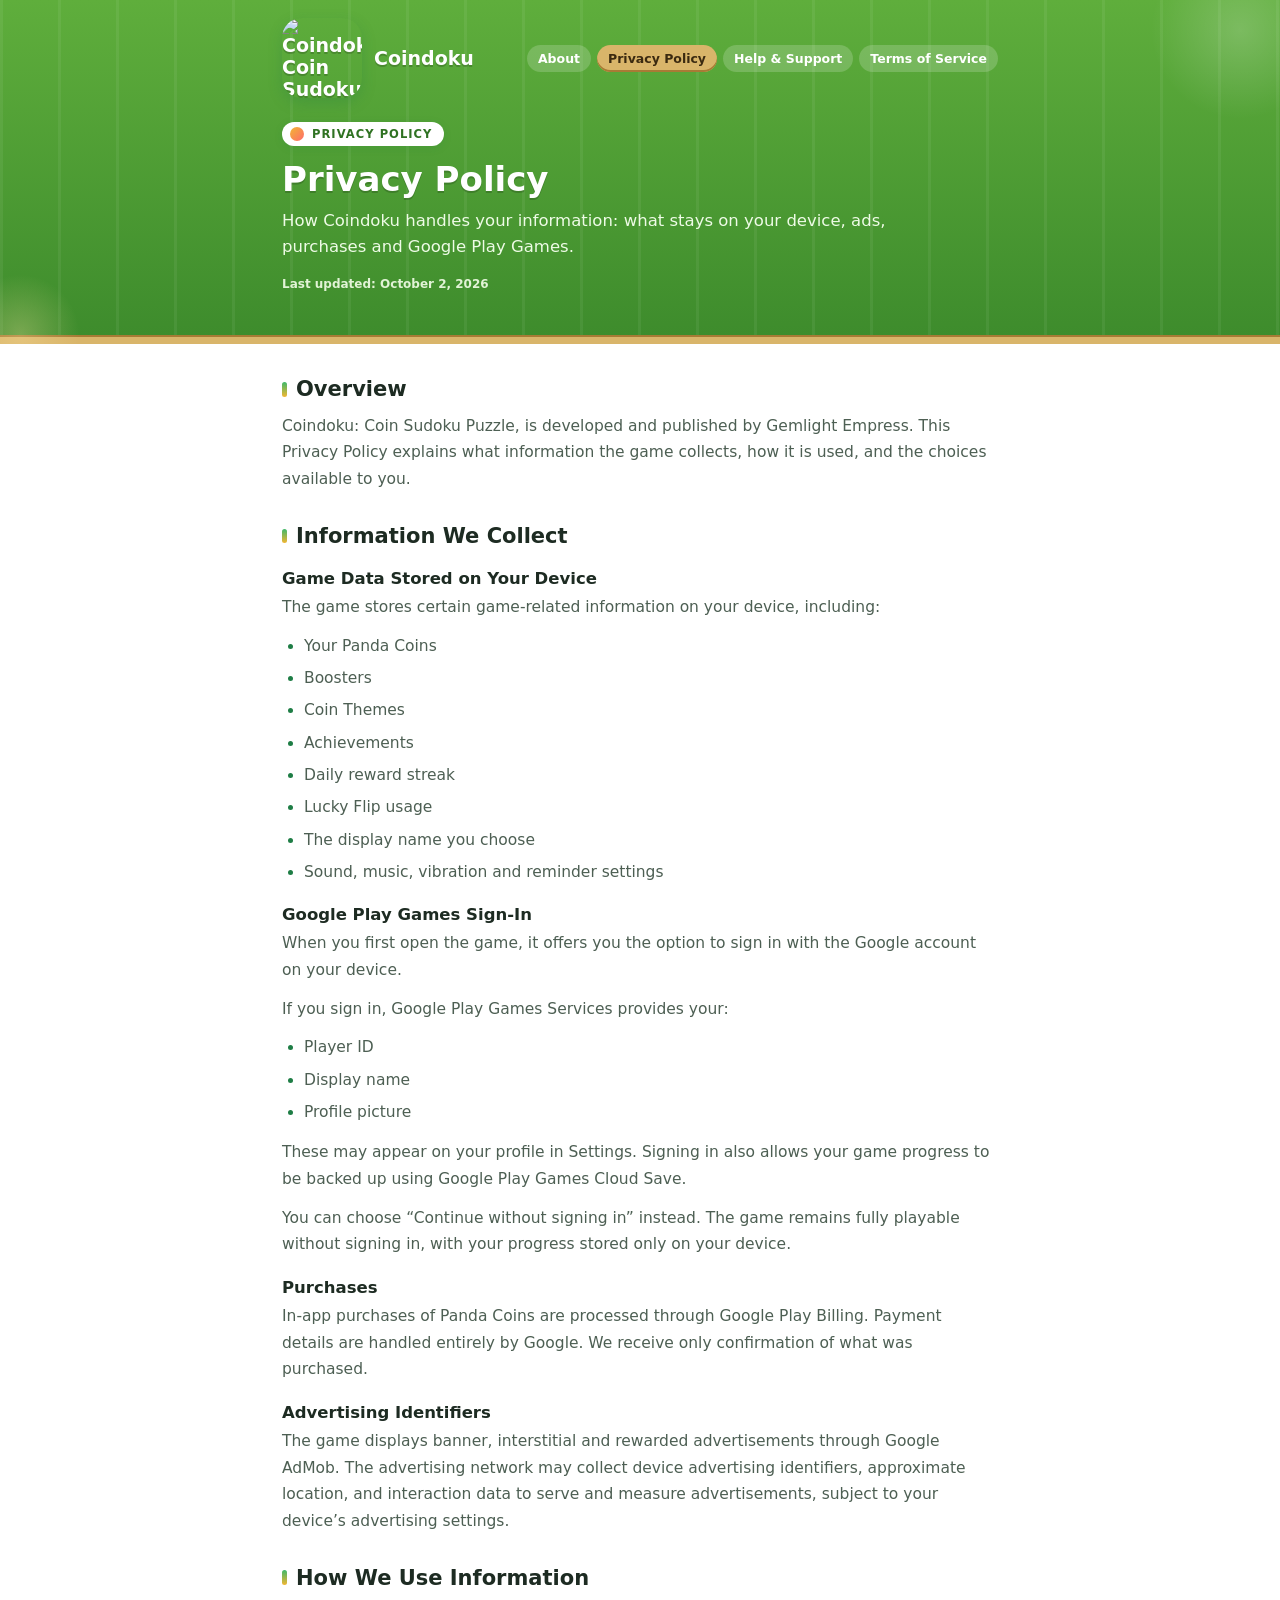
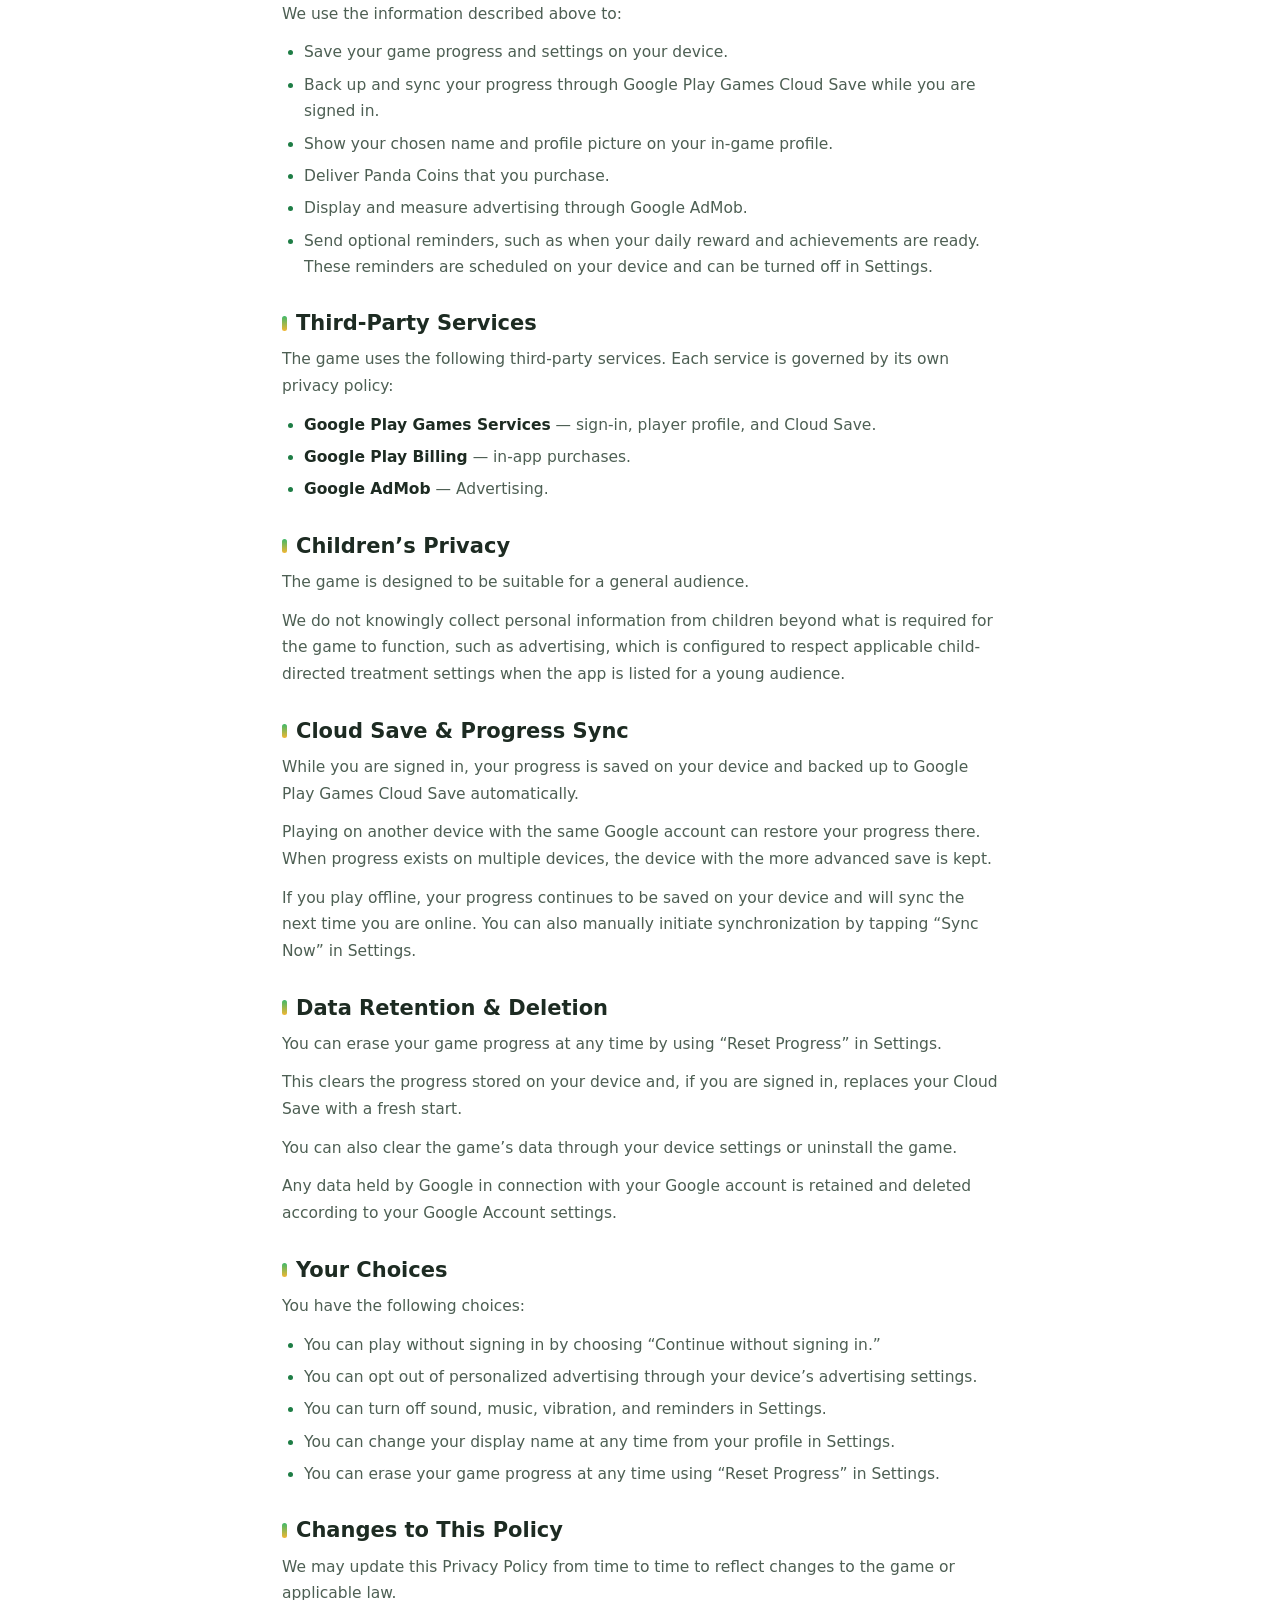
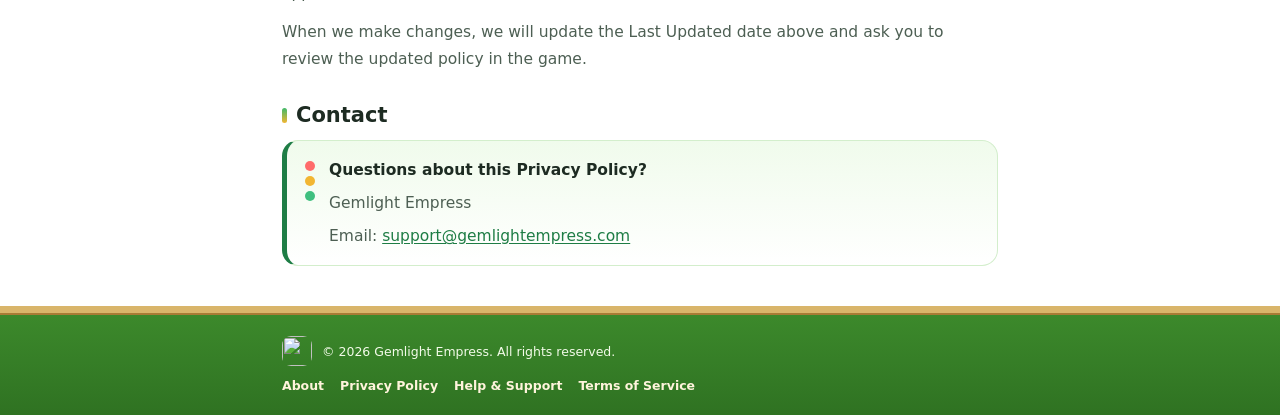
==== privacy.html @ 83774318 "Add files via upload" ====
<!DOCTYPE html>
<html lang="en">
<head>
<meta charset="UTF-8">
<meta name="viewport" content="width=device-width, initial-scale=1.0, viewport-fit=cover">
<title>Privacy Policy — Coindoku: Coin Sudoku Puzzle</title>
<meta name="description" content="Privacy Policy for Coindoku: Coin Sudoku Puzzle.">
<link rel="icon" href="../assets/icon-192.png">
<link rel="stylesheet" href="style.css">
<script>
  /* Inside the game's page viewer: hide the site header/footer and show the Home button. */
  if (window.self !== window.top) document.documentElement.classList.add('embedded');
</script>
</head>
<body>

<button class="home-fab" onclick="window.parent.postMessage('coindoku-go-home', '*')" aria-label="Back to the game"></button>

<div class="top">
  <div class="wrap">
    <header class="site">
      <a href="index.html" class="brand">
        <img class="brand-mark" src="../assets/icon-192.png" alt="Coindoku: Coin Sudoku Puzzle icon">
        <span class="brand-name">Coindoku</span>
      </a>
      <nav class="site" aria-label="Legal pages">
      <a href="about.html">About</a>
      <a href="privacy.html" class="current" aria-current="page">Privacy Policy</a>
      <a href="support.html">Help &amp; Support</a>
      <a href="terms.html">Terms of Service</a>
      </nav>
    </header>

    <section class="hero">
      <div class="eyebrow"><span class="tile"></span> Privacy Policy</div>
      <h1>Privacy Policy</h1>
      <p class="lede">How Coindoku handles your information: what stays on your device, ads, purchases and Google Play Games.</p>
      <p class="meta">Last updated: October 2, 2026</p>
    </section>
  </div>
</div>

<main class="content">
  <div class="wrap">

    <h2>Overview</h2>
    <p>Coindoku: Coin Sudoku Puzzle, is developed and published by Gemlight Empress. This Privacy Policy explains what information the game collects, how it is used, and the choices available to you.</p>

    <h2>Information We Collect</h2>
    <h3>Game Data Stored on Your Device</h3>
    <p>The game stores certain game-related information on your device, including:</p>
    <ul>
      <li>Your Panda Coins</li>
      <li>Boosters</li>
      <li>Coin Themes</li>
      <li>Achievements</li>
      <li>Daily reward streak</li>
      <li>Lucky Flip usage</li>
      <li>The display name you choose</li>
      <li>Sound, music, vibration and reminder settings</li>
    </ul>

    <h3>Google Play Games Sign-In</h3>
    <p>When you first open the game, it offers you the option to sign in with the Google account on your device.</p>
    <p>If you sign in, Google Play Games Services provides your:</p>
    <ul>
      <li>Player ID</li>
      <li>Display name</li>
      <li>Profile picture</li>
    </ul>
    <p>These may appear on your profile in Settings. Signing in also allows your game progress to be backed up using Google Play Games Cloud Save.</p>
    <p>You can choose &ldquo;Continue without signing in&rdquo; instead. The game remains fully playable without signing in, with your progress stored only on your device.</p>

    <h3>Purchases</h3>
    <p>In-app purchases of Panda Coins are processed through Google Play Billing. Payment details are handled entirely by Google. We receive only confirmation of what was purchased.</p>

    <h3>Advertising Identifiers</h3>
    <p>The game displays banner, interstitial and rewarded advertisements through Google AdMob. The advertising network may collect device advertising identifiers, approximate location, and interaction data to serve and measure advertisements, subject to your device&rsquo;s advertising settings.</p>

    <h2>How We Use Information</h2>
    <p>We use the information described above to:</p>
    <ul>
      <li>Save your game progress and settings on your device.</li>
      <li>Back up and sync your progress through Google Play Games Cloud Save while you are signed in.</li>
      <li>Show your chosen name and profile picture on your in-game profile.</li>
      <li>Deliver Panda Coins that you purchase.</li>
      <li>Display and measure advertising through Google AdMob.</li>
      <li>Send optional reminders, such as when your daily reward and achievements are ready. These reminders are scheduled on your device and can be turned off in Settings.</li>
    </ul>

    <h2>Third-Party Services</h2>
    <p>The game uses the following third-party services. Each service is governed by its own privacy policy:</p>
    <ul>
      <li><strong>Google Play Games Services</strong> &mdash; sign-in, player profile, and Cloud Save.</li>
      <li><strong>Google Play Billing</strong> &mdash; in-app purchases.</li>
      <li><strong>Google AdMob</strong> &mdash; Advertising.</li>
    </ul>

    <h2>Children&rsquo;s Privacy</h2>
    <p>The game is designed to be suitable for a general audience.</p>
    <p>We do not knowingly collect personal information from children beyond what is required for the game to function, such as advertising, which is configured to respect applicable child-directed treatment settings when the app is listed for a young audience.</p>

    <h2>Cloud Save &amp; Progress Sync</h2>
    <p>While you are signed in, your progress is saved on your device and backed up to Google Play Games Cloud Save automatically.</p>
    <p>Playing on another device with the same Google account can restore your progress there. When progress exists on multiple devices, the device with the more advanced save is kept.</p>
    <p>If you play offline, your progress continues to be saved on your device and will sync the next time you are online. You can also manually initiate synchronization by tapping &ldquo;Sync Now&rdquo; in Settings.</p>

    <h2>Data Retention &amp; Deletion</h2>
    <p>You can erase your game progress at any time by using &ldquo;Reset Progress&rdquo; in Settings.</p>
    <p>This clears the progress stored on your device and, if you are signed in, replaces your Cloud Save with a fresh start.</p>
    <p>You can also clear the game&rsquo;s data through your device settings or uninstall the game.</p>
    <p>Any data held by Google in connection with your Google account is retained and deleted according to your Google Account settings.</p>

    <h2>Your Choices</h2>
    <p>You have the following choices:</p>
    <ul>
      <li>You can play without signing in by choosing &ldquo;Continue without signing in.&rdquo;</li>
      <li>You can opt out of personalized advertising through your device&rsquo;s advertising settings.</li>
      <li>You can turn off sound, music, vibration, and reminders in Settings.</li>
      <li>You can change your display name at any time from your profile in Settings.</li>
      <li>You can erase your game progress at any time using &ldquo;Reset Progress&rdquo; in Settings.</li>
    </ul>

    <h2>Changes to This Policy</h2>
    <p>We may update this Privacy Policy from time to time to reflect changes to the game or applicable law.</p>
    <p>When we make changes, we will update the Last Updated date above and ask you to review the updated policy in the game.</p>

    <h2>Contact</h2>
    <div class="contact-card">
      <div class="tile-row"><span style="background:var(--coral)"></span><span style="background:var(--gold)"></span><span style="background:var(--mint)"></span></div>
      <div>
        <p><strong>Questions about this Privacy Policy?</strong></p>
        <p>Gemlight Empress</p>
        <p>Email: <a href="mailto:support@gemlightempress.com">support@gemlightempress.com</a></p>
      </div>
    </div>

  </div>
</main>

<footer class="site">
  <div class="wrap footer-inner">
    <div class="foot-brand"><img src="../assets/icon-192.png" alt=""><span>&copy; 2026 Gemlight Empress. All rights reserved.</span></div>
    <nav class="foot-links" aria-label="Footer">
      <a href="about.html">About</a>
      <a href="privacy.html">Privacy Policy</a>
      <a href="support.html">Help &amp; Support</a>
      <a href="terms.html">Terms of Service</a>
    </nav>
  </div>
</footer>

</body>
</html>
---- style.css ----
/* Coindoku: Coin Sudoku Puzzle — legal & support pages, shared stylesheet.
   Every page is built from the same template: a fresh bamboo-green top band
   holding the header and hero, a white content column, and a soft green
   footer band. Inside the game these pages open in a full-screen viewer, where the
   header and footer are hidden and the game's own Home button takes over. */
:root{
  --sky:#3fb86a; --sky-deep:#1e7d45; --gold:#f2b632; --mint:#3fbf7f; --coral:#ff6b6b; --grape:#9b6bd6;
  --ink:#1d2b22; --ink-soft:#4d5f53; --muted:#7f9386;
  --hero-top:#c9efc4; --hero-bottom:#ebfae6;     /* the fresh bamboo-green band */
  --paper:#fbfffa; --card:#ffffff; --line:#d3eecc; --foot:#e7f7e1;
}
@font-face{ font-family:'Baloo 2'; src:url('../assets/fonts/baloo-2-latin-500-normal.woff2') format('woff2'); font-weight:400 500; font-style:normal; font-display:swap; }
@font-face{ font-family:'Baloo 2'; src:url('../assets/fonts/baloo-2-latin-700-normal.woff2') format('woff2'); font-weight:600 700; font-style:normal; font-display:swap; }
@font-face{ font-family:'Baloo 2'; src:url('../assets/fonts/baloo-2-latin-800-normal.woff2') format('woff2'); font-weight:800 900; font-style:normal; font-display:swap; }

*{ box-sizing:border-box; margin:0; padding:0; }
html{ height:100%; -webkit-text-size-adjust:100%; }
html, body{
  background:var(--paper); color:var(--ink);
  font-family:'Baloo 2', ui-rounded, 'Segoe UI', Roboto, system-ui, -apple-system, sans-serif;
}
body{ min-height:100%; display:flex; flex-direction:column; }
a{ color:var(--sky-deep); text-underline-offset:2px; }
a:hover{ color:var(--sky); }

/* One column width for every band, so header, hero, content and footer
   all line up on the same left edge. */
.wrap{
  width:100%; max-width:760px; margin:0 auto;
  padding-left:calc(env(safe-area-inset-left) + 22px);
  padding-right:calc(env(safe-area-inset-right) + 22px);
}

/* ------------------------------------------------------------------ top band */
.top{
  background:linear-gradient(180deg, var(--hero-top) 0%, var(--hero-bottom) 100%);
  border-bottom:1px solid var(--line);
  position:relative; overflow:hidden;
}
/* a couple of soft glows in the band */
.top::before, .top::after{
  content:''; position:absolute; border-radius:50%; pointer-events:none; opacity:.55;
}
.top::before{ width:180px; height:180px; right:-50px; top:-60px; background:radial-gradient(circle, #a9e3a0 0%, transparent 70%); }
.top::after{ width:120px; height:120px; left:-40px; bottom:-50px; background:radial-gradient(circle, #ffe7a3 0%, transparent 70%); }
.top .wrap{ position:relative; z-index:1; padding-top:calc(env(safe-area-inset-top) + 14px); padding-bottom:30px; }

header.site{
  display:flex; align-items:center; justify-content:space-between; gap:12px;
  padding:4px 0 18px;
}
.brand{ display:flex; align-items:center; gap:12px; text-decoration:none; color:var(--ink); font-weight:900; font-size:19px; }
.brand-mark{ width:80px; height:80px; border-radius:20px; box-shadow:0 5px 14px rgba(30,125,69,.25); }
nav.site{ display:flex; flex-wrap:wrap; gap:6px; }
nav.site a{
  font-size:12.5px; font-weight:800; text-decoration:none; color:var(--ink-soft);
  padding:6px 11px; border-radius:999px; background:rgba(255,255,255,.6);
}
nav.site a:hover{ color:var(--sky-deep); background:#fff; }
nav.site a.current{ color:#fff; background:var(--sky-deep); }

.hero{ padding-top:6px; }
.eyebrow{
  display:inline-flex; align-items:center; gap:8px;
  font-size:11.5px; font-weight:900; letter-spacing:.09em; text-transform:uppercase;
  color:var(--sky-deep); background:#fff; padding:5px 12px 5px 8px; border-radius:999px;
  box-shadow:0 2px 8px rgba(30,125,69,.14); margin-bottom:14px;
}
.tile{ width:14px; height:14px; border-radius:50%; background:linear-gradient(135deg,var(--gold),var(--coral)); }
h1{ font-size:34px; font-weight:900; line-height:1.12; margin:0 0 10px; color:var(--ink); }
.lede{ font-size:16.5px; line-height:1.6; color:var(--ink-soft); margin:0 0 12px; max-width:620px; }
.meta{ display:inline-block; font-size:12px; font-weight:700; color:var(--muted); }

/* ------------------------------------------------------------------ content */
main.content{ flex:1 0 auto; background:var(--card); }
main.content .wrap{ padding-top:10px; padding-bottom:40px; }

h2{
  font-size:21px; font-weight:900; line-height:1.25; color:var(--ink);
  margin:30px 0 10px; padding-left:14px; position:relative;
}
/* a small coloured marker beside every section heading */
h2::before{
  content:''; position:absolute; left:0; top:.28em; bottom:.28em; width:5px; border-radius:5px;
  background:linear-gradient(180deg, var(--sky), var(--gold));
}
main.content .wrap > h2:first-child{ margin-top:22px; }
h3{ font-size:16.5px; font-weight:900; color:var(--ink); margin:20px 0 6px; }
p{ font-size:15.5px; line-height:1.72; color:var(--ink-soft); margin:0 0 12px; }
ul{ margin:0 0 14px; padding-left:22px; }
li{ font-size:15.5px; line-height:1.7; color:var(--ink-soft); margin-bottom:6px; }
li::marker{ color:var(--sky-deep); }
strong{ color:var(--ink); }

.section-divider{ display:flex; gap:7px; margin:26px 0 4px; }
.section-divider span{ width:8px; height:8px; border-radius:50%; }
.section-divider span:nth-child(1){ background:var(--coral); }
.section-divider span:nth-child(2){ background:var(--gold); }
.section-divider span:nth-child(3){ background:var(--mint); }

.contact-card{
  display:flex; gap:14px; align-items:flex-start;
  background:linear-gradient(180deg, #f0fbec, #fff);
  border:1px solid var(--line); border-left:5px solid var(--sky-deep);
  border-radius:16px; padding:16px 18px; margin-top:12px;
}
.tile-row{ display:flex; flex-direction:column; gap:5px; padding-top:4px; }
.tile-row span{ width:10px; height:10px; border-radius:50%; }
.contact-card p{ margin:0 0 6px; }
.contact-card p:last-child{ margin-bottom:0; }

/* ------------------------------------------------------------------ FAQ
   Native <details>/<summary>: tap a question to open it, tap again to
   close. Needs no script, works inside the game's page viewer, and screen
   readers announce each one as expandable. */
.faq-list{ display:flex; flex-direction:column; gap:10px; margin-top:14px; }
.faq{
  background:#fff; border:1px solid var(--line); border-radius:16px;
  box-shadow:0 2px 8px rgba(30,125,69,.07); overflow:hidden;
  transition:border-color 150ms ease, box-shadow 150ms ease;
}
.faq[open]{ border-color:#8fd29a; box-shadow:0 6px 16px rgba(30,125,69,.14); }
.faq summary{
  list-style:none; cursor:pointer; position:relative;
  padding:15px 52px 15px 18px;
  font-size:16px; font-weight:900; line-height:1.35; color:var(--ink);
  -webkit-tap-highlight-color:transparent;
}
.faq summary::-webkit-details-marker{ display:none; }
/* plus sign that turns into a minus when open */
.faq summary::before, .faq summary::after{
  content:''; position:absolute; right:20px; top:50%; width:14px; height:3px; border-radius:3px;
  background:var(--sky-deep); transform:translateY(-50%); transition:transform 200ms ease;
}
.faq summary::after{ transform:translateY(-50%) rotate(90deg); }
.faq[open] summary::after{ transform:translateY(-50%) rotate(0deg); }
.faq[open] summary{ color:var(--sky-deep); }
.faq-body{ padding:0 18px 14px; animation:faqOpen 200ms ease; }
.faq-body > :last-child{ margin-bottom:0; }
@keyframes faqOpen{ from{ opacity:0; transform:translateY(-4px); } to{ opacity:1; transform:none; } }
@media (prefers-reduced-motion:reduce){ .faq-body{ animation:none; } }

/* ------------------------------------------------------------------ index cards */
.link-grid{ display:grid; grid-template-columns:repeat(2, 1fr); gap:14px; margin-top:16px; }
.link-card{
  display:block; text-decoration:none; color:var(--ink);
  background:#fff; border:1px solid var(--line); border-radius:18px; padding:18px 20px;
  box-shadow:0 3px 10px rgba(30,125,69,.08);
  transition:border-color 150ms ease, transform 150ms ease, box-shadow 150ms ease;
}
.link-card:hover{ border-color:var(--sky); transform:translateY(-2px); box-shadow:0 8px 18px rgba(30,125,69,.16); }
.link-card .dots{ display:flex; gap:5px; margin-bottom:12px; }
.link-card .dots span{ width:10px; height:10px; border-radius:50%; }
.link-card h3{ font-size:17.5px; margin:0 0 4px; }
.link-card p{ margin:0; font-size:14px; line-height:1.55; color:var(--muted); }
.link-card .go{ display:inline-block; margin-top:10px; font-size:13px; font-weight:900; color:var(--sky-deep); }

.flower-row{ display:flex; gap:9px; margin-bottom:18px; }
.flower-row span{ width:20px; height:20px; border-radius:50%; animation:flowerBob 2.4s ease-in-out infinite; box-shadow:inset 0 -3px 0 rgba(0,0,0,.12); }
.flower-row span:nth-child(1){ background:var(--coral);  animation-delay:0s; }
.flower-row span:nth-child(2){ background:var(--gold);  animation-delay:.15s; }
.flower-row span:nth-child(3){ background:var(--mint);  animation-delay:.3s; }
.flower-row span:nth-child(4){ background:var(--sky);   animation-delay:.45s; }
.flower-row span:nth-child(5){ background:var(--grape); animation-delay:.6s; }
@keyframes flowerBob{ 0%,100%{ transform:translateY(0); } 50%{ transform:translateY(-6px); } }
@media (prefers-reduced-motion:reduce){ .flower-row span{ animation:none; } }

/* ------------------------------------------------------------------ footer band */
footer.site{
  background:var(--foot); border-top:1px solid var(--line);
  padding:22px 0 calc(env(safe-area-inset-bottom) + 22px);
}
.footer-inner{ display:flex; align-items:center; justify-content:space-between; gap:12px; flex-wrap:wrap; }
.foot-brand{ display:flex; align-items:center; gap:10px; font-size:12.5px; color:var(--ink-soft); }
.foot-brand img{ width:30px; height:30px; border-radius:9px; }
.foot-links{ display:flex; flex-wrap:wrap; gap:6px 16px; }
.foot-links a{ font-size:12.5px; font-weight:800; text-decoration:none; color:var(--ink-soft); }
.foot-links a:hover{ color:var(--sky-deep); }

/* ------------------------------------------------------------------ inside the game
   Header and footer are hidden; the game's Home button sits top-left, so the
   hero gets extra room above it. */
.home-fab{
  display:none; position:fixed; top:calc(env(safe-area-inset-top) + 12px); left:12px; z-index:20;
  width:72px; height:72px; border:none; padding:0; background:transparent;
  background-image:url('../assets/ui/icon-home.png'); background-repeat:no-repeat;
  background-position:center; background-size:contain;
  cursor:pointer; filter:drop-shadow(0 3px 6px rgba(0,0,0,.3));
}
html.embedded .home-fab{ display:block; }
html.embedded header.site{ display:none; }   /* the footer stays visible inside the game too */
html.embedded .top .wrap{ padding-top:calc(env(safe-area-inset-top) + 96px); }

/* ------------------------------------------------------------------ phones */
@media (max-width:560px){
  .wrap{
    padding-left:calc(env(safe-area-inset-left) + 16px);
    padding-right:calc(env(safe-area-inset-right) + 16px);
  }
  header.site{ flex-direction:column; align-items:flex-start; }
  nav.site a{ font-size:11.5px; padding:5px 9px; }
  h1{ font-size:27px; }
  .lede{ font-size:15.5px; }
  h2{ font-size:18.5px; }
  h3{ font-size:15.5px; }
  .link-grid{ grid-template-columns:1fr; }
  .contact-card{ padding:14px; }
  .faq summary{ font-size:15px; padding:13px 46px 13px 15px; }
  .faq-body{ padding:0 15px 12px; }
  .footer-inner{ flex-direction:column; align-items:flex-start; }
}

/* ===== Bamboo theme: green hero and footer with a bamboo-wood band (site and in-game) ===== */
:root{ --bamboo-1:#5fae3c; --bamboo-2:#3d8b2c; --bamboo-3:#2f7222; --wood:#d9b56a; --wood-dark:#a87b35; }
.top{
  background:
    repeating-linear-gradient(90deg, rgba(255,255,255,.06) 0 3px, transparent 3px 58px),
    linear-gradient(180deg, var(--bamboo-1) 0%, var(--bamboo-2) 100%);
  border-bottom:none;
  box-shadow:inset 0 -7px 0 var(--wood), inset 0 -9px 0 var(--wood-dark);
}
.top::before{ background:radial-gradient(circle, rgba(255,255,255,.35) 0%, transparent 70%); }
.top::after{ background:radial-gradient(circle, rgba(255,231,163,.55) 0%, transparent 70%); }
.top .wrap{ padding-bottom:38px; }
.brand{ color:#fff; text-shadow:0 2px 0 rgba(0,0,0,.18); }
nav.site a{ color:#fff; background:rgba(255,255,255,.18); }
nav.site a:hover{ color:var(--bamboo-3); background:#fff; }
nav.site a.current{ color:#3b2a10; background:var(--wood); box-shadow:inset 0 -2px 0 var(--wood-dark); }
.top h1{ color:#fff; text-shadow:0 2px 0 rgba(0,0,0,.18); }
.top .lede{ color:#eefbe6; }
.top .meta{ color:#e2f3d6; }
.eyebrow{ color:var(--bamboo-3); }
footer.site{
  background:linear-gradient(180deg, var(--bamboo-2) 0%, var(--bamboo-3) 100%);
  border-top:none; box-shadow:inset 0 7px 0 var(--wood), inset 0 9px 0 var(--wood-dark);
  padding-top:30px;
}
.foot-brand{ color:#f3fbe9; }
.foot-links a{ color:#fff4dc; }
.foot-links a:hover{ color:#fff; text-decoration:underline; }
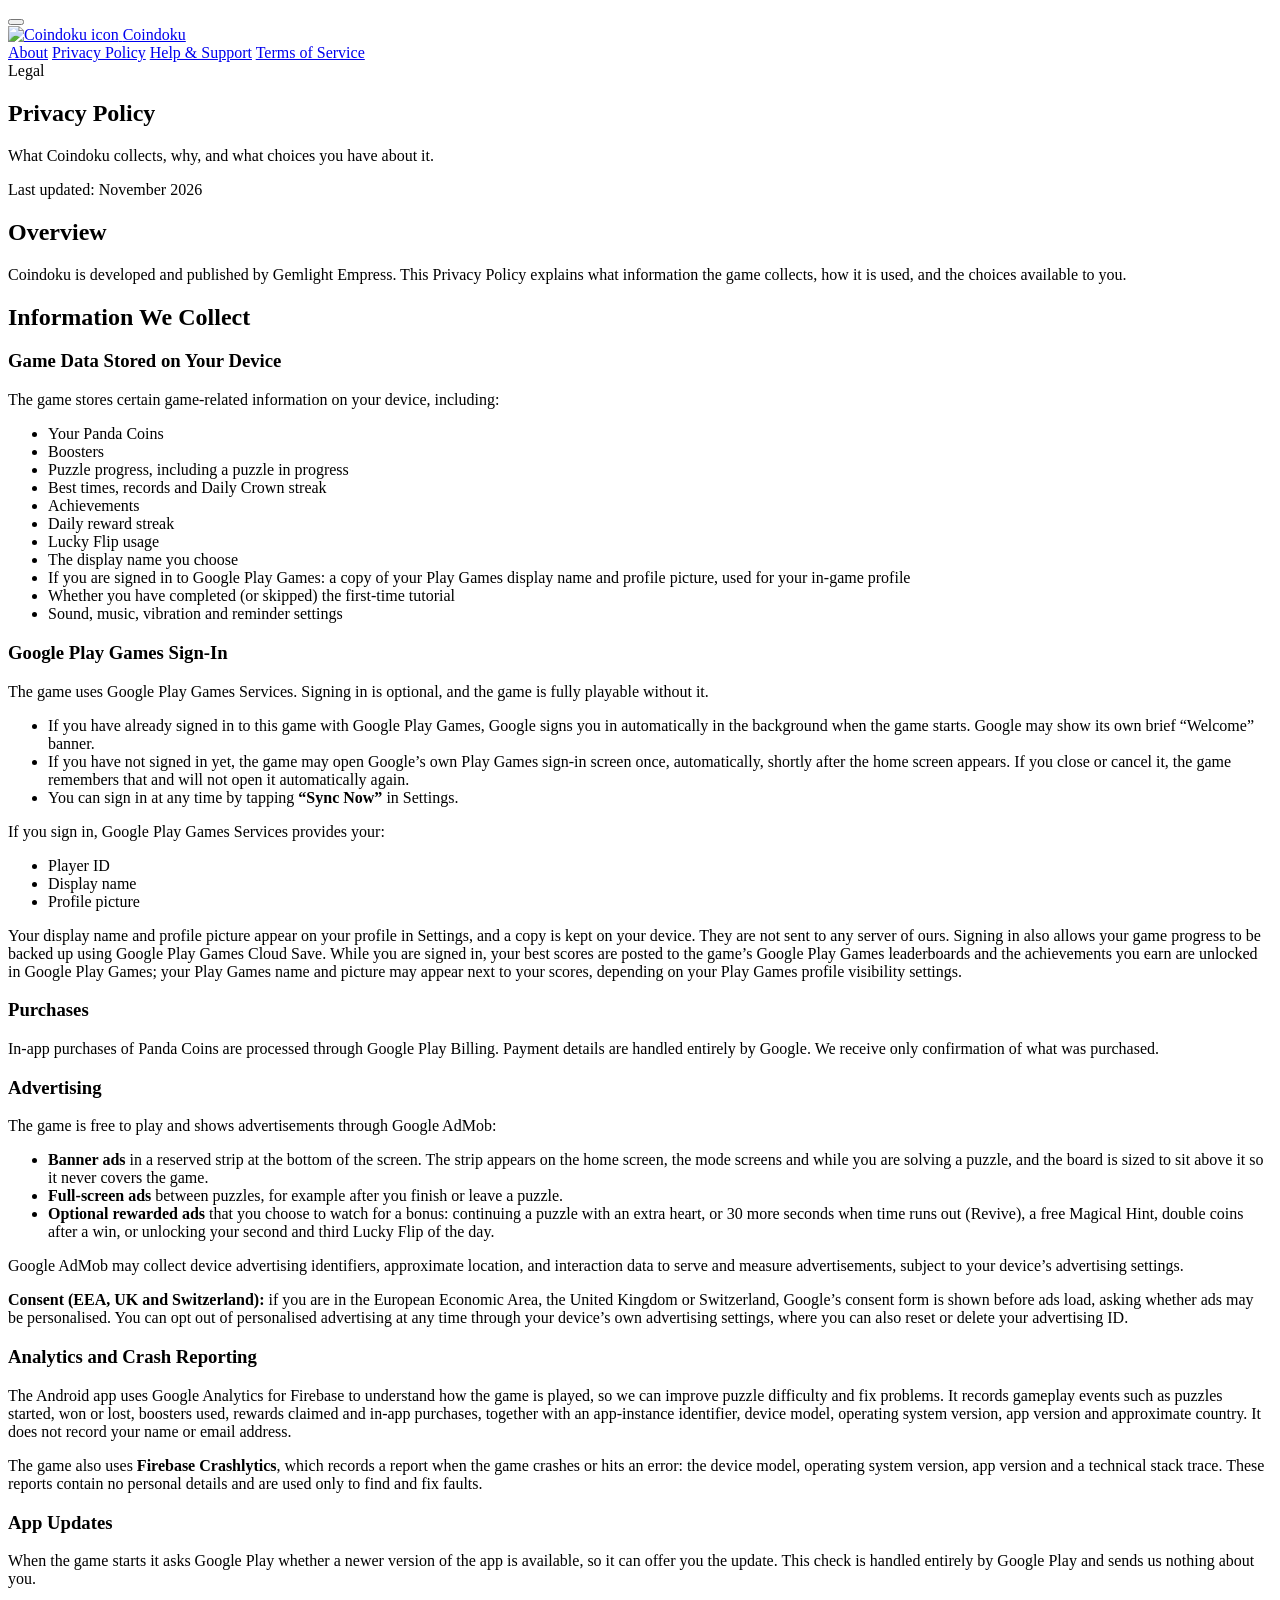
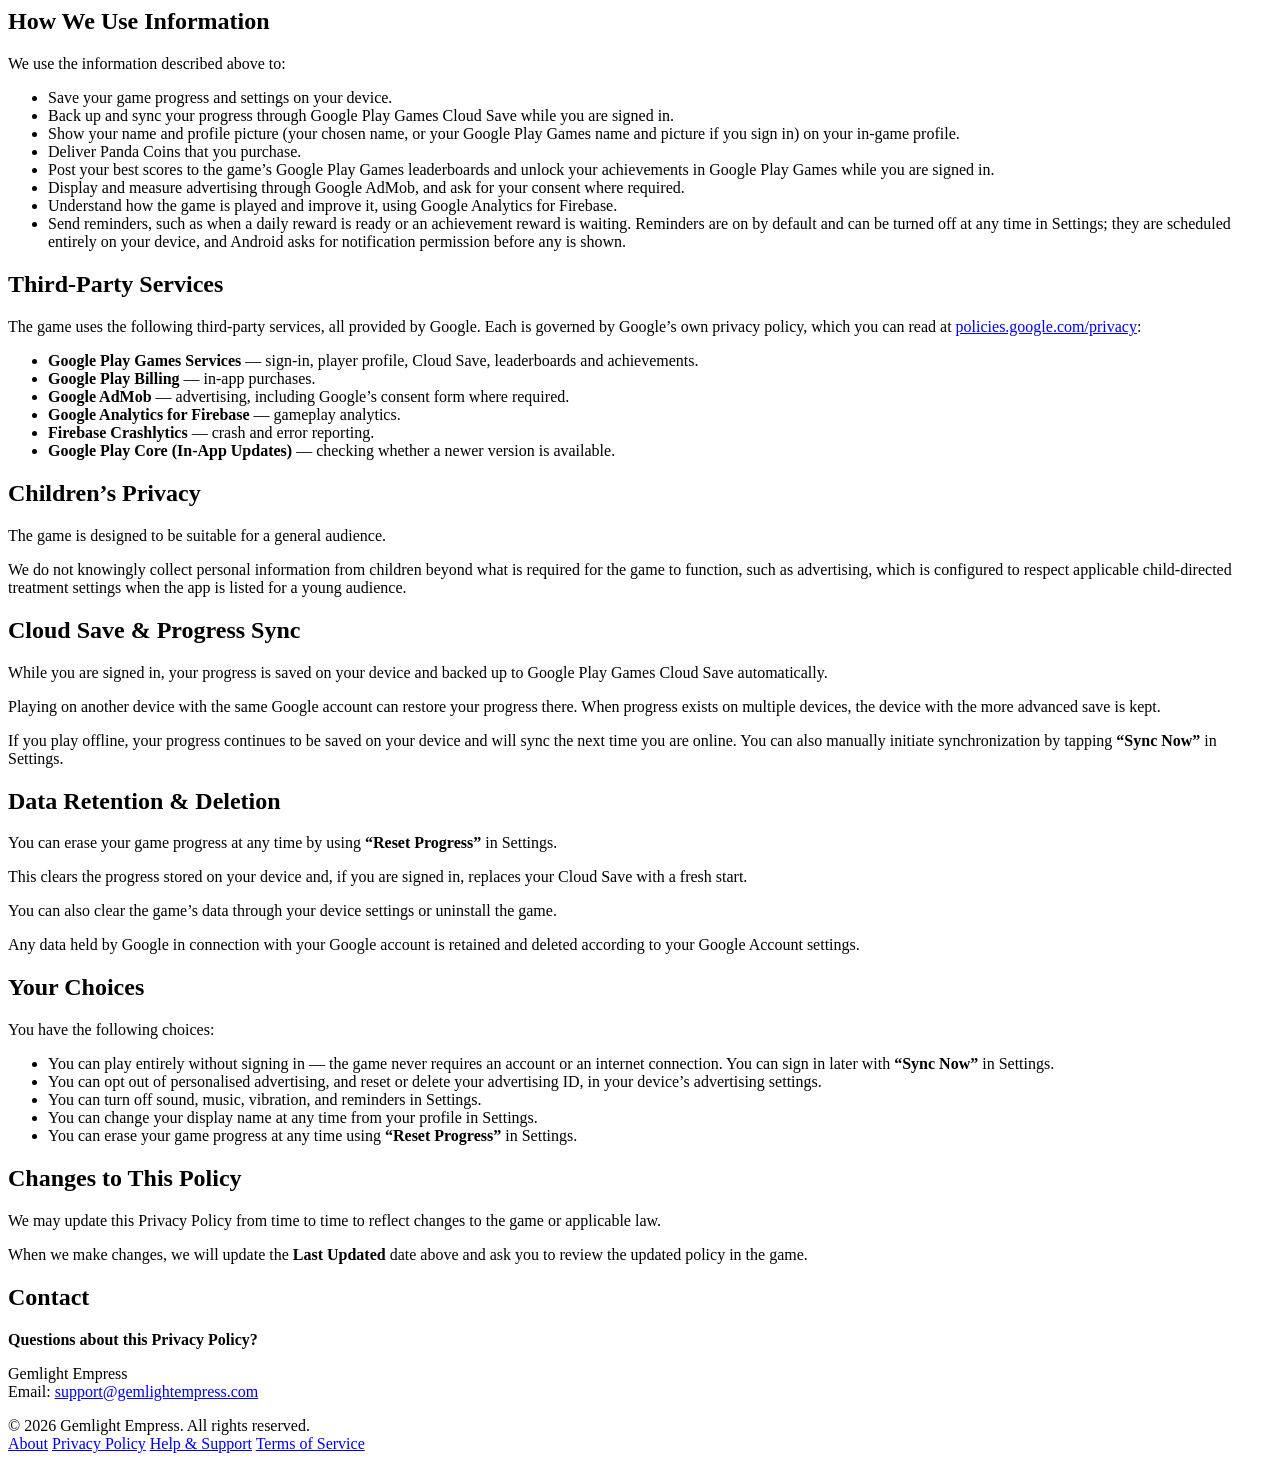
==== commit 31d130bb: "Add files via upload" ====
--- a/privacy.html
+++ b/privacy.html
@@ -3,9 +3,9 @@
 <head>
 <meta charset="UTF-8">
 <meta name="viewport" content="width=device-width, initial-scale=1.0, viewport-fit=cover">
-<title>Privacy Policy — Coindoku: Coin Sudoku Puzzle</title>
-<meta name="description" content="Privacy Policy for Coindoku: Coin Sudoku Puzzle.">
-<link rel="icon" href="../assets/icon-192.png">
+<title>Privacy Policy — Coindoku</title>
+<meta name="description" content="What Coindoku collects, why, and what choices you have about it.">
+<link rel="icon" href="../assets/icon-512.png">
 <link rel="stylesheet" href="style.css">
 <script>
   /* Inside the game's page viewer: hide the site header/footer and show the Home button. */
@@ -14,13 +14,13 @@
 </head>
 <body>
 
-<button class="home-fab" onclick="window.parent.postMessage('coindoku-go-home', '*')" aria-label="Back to the game"></button>
+<button class="home-fab" onclick="window.parent.postMessage('coindoku-go-home', '*')" aria-label="Home"></button>
 
 <div class="top">
   <div class="wrap">
     <header class="site">
       <a href="index.html" class="brand">
-        <img class="brand-mark" src="../assets/icon-192.png" alt="Coindoku: Coin Sudoku Puzzle icon">
+        <img class="brand-mark" src="../assets/icon-512.png" alt="Coindoku icon">
         <span class="brand-name">Coindoku</span>
       </a>
       <nav class="site" aria-label="Legal pages">
@@ -32,10 +32,10 @@
     </header>
 
     <section class="hero">
-      <div class="eyebrow"><span class="tile"></span> Privacy Policy</div>
+      <div class="eyebrow"><span class="tile"></span> Legal</div>
       <h1>Privacy Policy</h1>
-      <p class="lede">How Coindoku handles your information: what stays on your device, ads, purchases and Google Play Games.</p>
-      <p class="meta">Last updated: October 2, 2026</p>
+      <p class="lede">What Coindoku collects, why, and what choices you have about it.</p>
+      <p class="meta">Last updated: November 2026</p>
     </section>
   </div>
 </div>
@@ -44,56 +44,85 @@
   <div class="wrap">
 
     <h2>Overview</h2>
-    <p>Coindoku: Coin Sudoku Puzzle, is developed and published by Gemlight Empress. This Privacy Policy explains what information the game collects, how it is used, and the choices available to you.</p>
+    <p>Coindoku is developed and published by Gemlight Empress. This Privacy Policy explains what information the game collects, how it is used, and the choices available to you.</p>
+
+    <div class="section-divider"><span></span><span></span><span></span></div>
 
     <h2>Information We Collect</h2>
+
     <h3>Game Data Stored on Your Device</h3>
     <p>The game stores certain game-related information on your device, including:</p>
     <ul>
       <li>Your Panda Coins</li>
       <li>Boosters</li>
-      <li>Coin Themes</li>
+      <li>Puzzle progress, including a puzzle in progress</li>
+      <li>Best times, records and Daily Crown streak</li>
       <li>Achievements</li>
       <li>Daily reward streak</li>
       <li>Lucky Flip usage</li>
       <li>The display name you choose</li>
+      <li>If you are signed in to Google Play Games: a copy of your Play Games display name and profile picture, used for your in-game profile</li>
+      <li>Whether you have completed (or skipped) the first-time tutorial</li>
       <li>Sound, music, vibration and reminder settings</li>
     </ul>
 
     <h3>Google Play Games Sign-In</h3>
-    <p>When you first open the game, it offers you the option to sign in with the Google account on your device.</p>
+    <p>The game uses Google Play Games Services. Signing in is optional, and the game is fully playable without it.</p>
+    <ul>
+      <li>If you have already signed in to this game with Google Play Games, Google signs you in automatically in the background when the game starts. Google may show its own brief &ldquo;Welcome&rdquo; banner.</li>
+      <li>If you have not signed in yet, the game may open Google&rsquo;s own Play Games sign-in screen once, automatically, shortly after the home screen appears. If you close or cancel it, the game remembers that and will not open it automatically again.</li>
+      <li>You can sign in at any time by tapping <strong>&ldquo;Sync Now&rdquo;</strong> in Settings.</li>
+    </ul>
     <p>If you sign in, Google Play Games Services provides your:</p>
     <ul>
       <li>Player ID</li>
       <li>Display name</li>
       <li>Profile picture</li>
     </ul>
-    <p>These may appear on your profile in Settings. Signing in also allows your game progress to be backed up using Google Play Games Cloud Save.</p>
-    <p>You can choose &ldquo;Continue without signing in&rdquo; instead. The game remains fully playable without signing in, with your progress stored only on your device.</p>
+    <p>Your display name and profile picture appear on your profile in Settings, and a copy is kept on your device. They are not sent to any server of ours. Signing in also allows your game progress to be backed up using Google Play Games Cloud Save. While you are signed in, your best scores are posted to the game&rsquo;s Google Play Games leaderboards and the achievements you earn are unlocked in Google Play Games; your Play Games name and picture may appear next to your scores, depending on your Play Games profile visibility settings.</p>
 
     <h3>Purchases</h3>
     <p>In-app purchases of Panda Coins are processed through Google Play Billing. Payment details are handled entirely by Google. We receive only confirmation of what was purchased.</p>
 
-    <h3>Advertising Identifiers</h3>
-    <p>The game displays banner, interstitial and rewarded advertisements through Google AdMob. The advertising network may collect device advertising identifiers, approximate location, and interaction data to serve and measure advertisements, subject to your device&rsquo;s advertising settings.</p>
+    <h3>Advertising</h3>
+    <p>The game is free to play and shows advertisements through Google AdMob:</p>
+    <ul>
+      <li><strong>Banner ads</strong> in a reserved strip at the bottom of the screen. The strip appears on the home screen, the mode screens and while you are solving a puzzle, and the board is sized to sit above it so it never covers the game.</li>
+      <li><strong>Full-screen ads</strong> between puzzles, for example after you finish or leave a puzzle.</li>
+      <li><strong>Optional rewarded ads</strong> that you choose to watch for a bonus: continuing a puzzle with an extra heart, or 30 more seconds when time runs out (Revive), a free Magical Hint, double coins after a win, or unlocking your second and third Lucky Flip of the day.</li>
+    </ul>
+    <p>Google AdMob may collect device advertising identifiers, approximate location, and interaction data to serve and measure advertisements, subject to your device&rsquo;s advertising settings.</p>
+    <p><strong>Consent (EEA, UK and Switzerland):</strong> if you are in the European Economic Area, the United Kingdom or Switzerland, Google&rsquo;s consent form is shown before ads load, asking whether ads may be personalised. You can opt out of personalised advertising at any time through your device&rsquo;s own advertising settings, where you can also reset or delete your advertising ID.</p>
+
+    <h3>Analytics and Crash Reporting</h3>
+    <p>The Android app uses Google Analytics for Firebase to understand how the game is played, so we can improve puzzle difficulty and fix problems. It records gameplay events such as puzzles started, won or lost, boosters used, rewards claimed and in-app purchases, together with an app-instance identifier, device model, operating system version, app version and approximate country. It does not record your name or email address.</p>
+    <p>The game also uses <strong>Firebase Crashlytics</strong>, which records a report when the game crashes or hits an error: the device model, operating system version, app version and a technical stack trace. These reports contain no personal details and are used only to find and fix faults.</p>
+
+    <h3>App Updates</h3>
+    <p>When the game starts it asks Google Play whether a newer version of the app is available, so it can offer you the update. This check is handled entirely by Google Play and sends us nothing about you.</p>
 
     <h2>How We Use Information</h2>
     <p>We use the information described above to:</p>
     <ul>
       <li>Save your game progress and settings on your device.</li>
       <li>Back up and sync your progress through Google Play Games Cloud Save while you are signed in.</li>
-      <li>Show your chosen name and profile picture on your in-game profile.</li>
+      <li>Show your name and profile picture (your chosen name, or your Google Play Games name and picture if you sign in) on your in-game profile.</li>
       <li>Deliver Panda Coins that you purchase.</li>
-      <li>Display and measure advertising through Google AdMob.</li>
-      <li>Send optional reminders, such as when your daily reward and achievements are ready. These reminders are scheduled on your device and can be turned off in Settings.</li>
+      <li>Post your best scores to the game&rsquo;s Google Play Games leaderboards and unlock your achievements in Google Play Games while you are signed in.</li>
+      <li>Display and measure advertising through Google AdMob, and ask for your consent where required.</li>
+      <li>Understand how the game is played and improve it, using Google Analytics for Firebase.</li>
+      <li>Send reminders, such as when a daily reward is ready or an achievement reward is waiting. Reminders are on by default and can be turned off at any time in Settings; they are scheduled entirely on your device, and Android asks for notification permission before any is shown.</li>
     </ul>
 
     <h2>Third-Party Services</h2>
-    <p>The game uses the following third-party services. Each service is governed by its own privacy policy:</p>
+    <p>The game uses the following third-party services, all provided by Google. Each is governed by Google&rsquo;s own privacy policy, which you can read at <a href="https://policies.google.com/privacy" target="_blank" rel="noopener">policies.google.com/privacy</a>:</p>
     <ul>
-      <li><strong>Google Play Games Services</strong> &mdash; sign-in, player profile, and Cloud Save.</li>
+      <li><strong>Google Play Games Services</strong> &mdash; sign-in, player profile, Cloud Save, leaderboards and achievements.</li>
       <li><strong>Google Play Billing</strong> &mdash; in-app purchases.</li>
-      <li><strong>Google AdMob</strong> &mdash; Advertising.</li>
+      <li><strong>Google AdMob</strong> &mdash; advertising, including Google&rsquo;s consent form where required.</li>
+      <li><strong>Google Analytics for Firebase</strong> &mdash; gameplay analytics.</li>
+      <li><strong>Firebase Crashlytics</strong> &mdash; crash and error reporting.</li>
+      <li><strong>Google Play Core (In-App Updates)</strong> &mdash; checking whether a newer version is available.</li>
     </ul>
 
     <h2>Children&rsquo;s Privacy</h2>
@@ -103,10 +132,10 @@
     <h2>Cloud Save &amp; Progress Sync</h2>
     <p>While you are signed in, your progress is saved on your device and backed up to Google Play Games Cloud Save automatically.</p>
     <p>Playing on another device with the same Google account can restore your progress there. When progress exists on multiple devices, the device with the more advanced save is kept.</p>
-    <p>If you play offline, your progress continues to be saved on your device and will sync the next time you are online. You can also manually initiate synchronization by tapping &ldquo;Sync Now&rdquo; in Settings.</p>
+    <p>If you play offline, your progress continues to be saved on your device and will sync the next time you are online. You can also manually initiate synchronization by tapping <strong>&ldquo;Sync Now&rdquo;</strong> in Settings.</p>
 
     <h2>Data Retention &amp; Deletion</h2>
-    <p>You can erase your game progress at any time by using &ldquo;Reset Progress&rdquo; in Settings.</p>
+    <p>You can erase your game progress at any time by using <strong>&ldquo;Reset Progress&rdquo;</strong> in Settings.</p>
     <p>This clears the progress stored on your device and, if you are signed in, replaces your Cloud Save with a fresh start.</p>
     <p>You can also clear the game&rsquo;s data through your device settings or uninstall the game.</p>
     <p>Any data held by Google in connection with your Google account is retained and deleted according to your Google Account settings.</p>
@@ -114,24 +143,23 @@
     <h2>Your Choices</h2>
     <p>You have the following choices:</p>
     <ul>
-      <li>You can play without signing in by choosing &ldquo;Continue without signing in.&rdquo;</li>
-      <li>You can opt out of personalized advertising through your device&rsquo;s advertising settings.</li>
+      <li>You can play entirely without signing in &mdash; the game never requires an account or an internet connection. You can sign in later with <strong>&ldquo;Sync Now&rdquo;</strong> in Settings.</li>
+      <li>You can opt out of personalised advertising, and reset or delete your advertising ID, in your device&rsquo;s advertising settings.</li>
       <li>You can turn off sound, music, vibration, and reminders in Settings.</li>
       <li>You can change your display name at any time from your profile in Settings.</li>
-      <li>You can erase your game progress at any time using &ldquo;Reset Progress&rdquo; in Settings.</li>
+      <li>You can erase your game progress at any time using <strong>&ldquo;Reset Progress&rdquo;</strong> in Settings.</li>
     </ul>
 
     <h2>Changes to This Policy</h2>
     <p>We may update this Privacy Policy from time to time to reflect changes to the game or applicable law.</p>
-    <p>When we make changes, we will update the Last Updated date above and ask you to review the updated policy in the game.</p>
+    <p>When we make changes, we will update the <strong>Last Updated</strong> date above and ask you to review the updated policy in the game.</p>
 
     <h2>Contact</h2>
     <div class="contact-card">
       <div class="tile-row"><span style="background:var(--coral)"></span><span style="background:var(--gold)"></span><span style="background:var(--mint)"></span></div>
       <div>
-        <p><strong>Questions about this Privacy Policy?</strong></p>
-        <p>Gemlight Empress</p>
-        <p>Email: <a href="mailto:support@gemlightempress.com">support@gemlightempress.com</a></p>
+        <strong>Questions about this Privacy Policy?</strong>
+        <p>Gemlight Empress<br>Email: <a href="mailto:support@gemlightempress.com">support@gemlightempress.com</a></p>
       </div>
     </div>
 
@@ -140,7 +168,7 @@
 
 <footer class="site">
   <div class="wrap footer-inner">
-    <div class="foot-brand"><img src="../assets/icon-192.png" alt=""><span>&copy; 2026 Gemlight Empress. All rights reserved.</span></div>
+    <div class="foot-brand"><img src="../assets/icon-512.png" alt=""><span>&copy; 2026 Gemlight Empress. All rights reserved.</span></div>
     <nav class="foot-links" aria-label="Footer">
       <a href="about.html">About</a>
       <a href="privacy.html">Privacy Policy</a>
